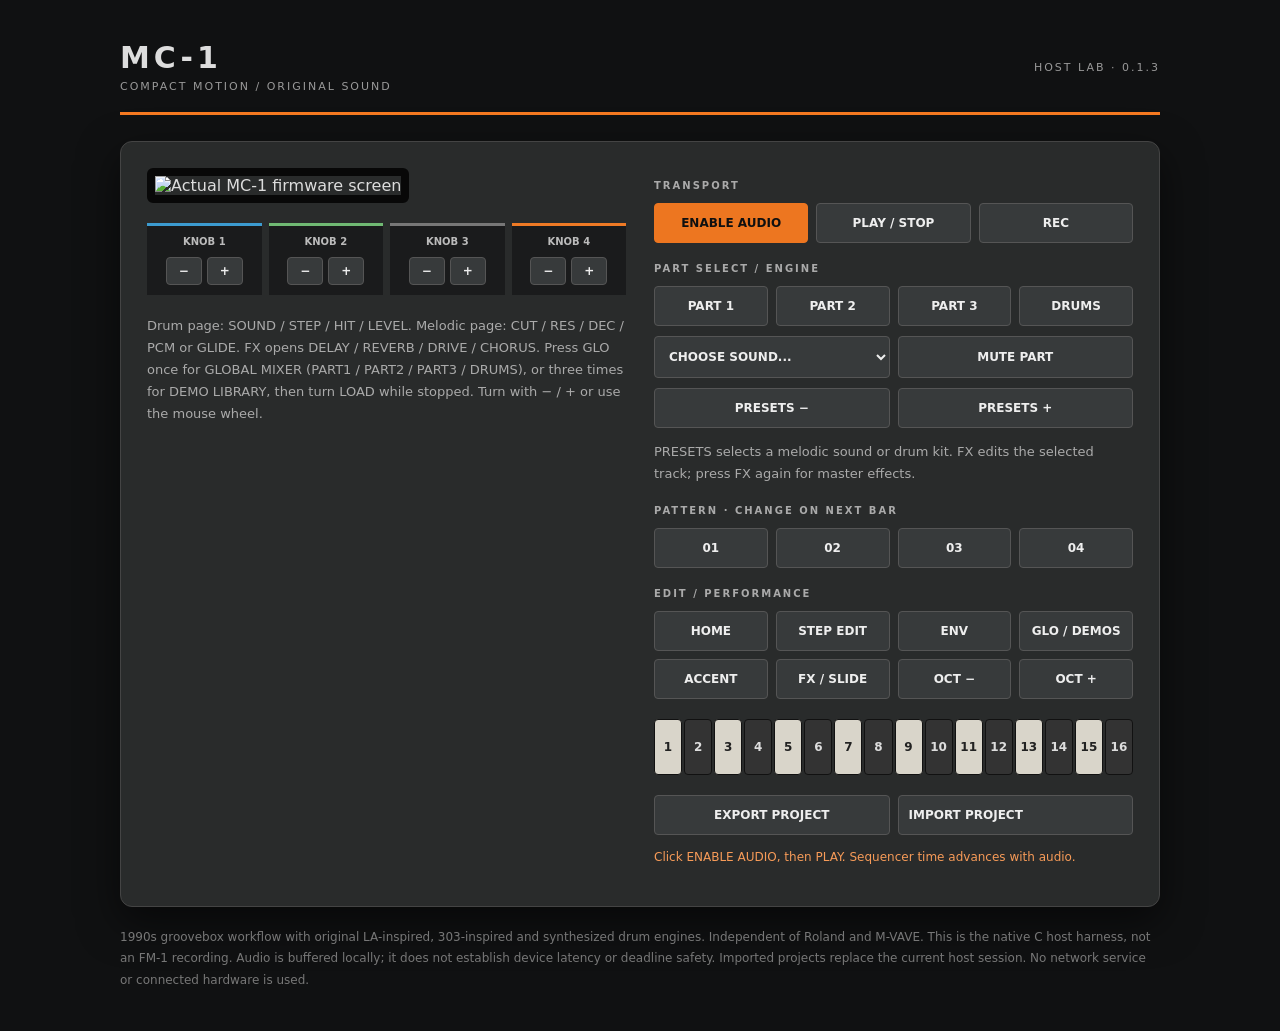
==== host/index.html @ e6f0b5c9 "Release MC-1 0.1.3 with 128 categorized presets" ====
<!doctype html>
<!-- SPDX-License-Identifier: GPL-3.0-only -->
<html lang="en"><meta charset="utf-8"><meta name="viewport" content="width=device-width,initial-scale=1"><title>MC-1 · Host groovebox</title>
<style>
:root{color-scheme:dark;font-family:system-ui,sans-serif;background:#101112;color:#ddd}body{max-width:1040px;margin:40px auto;padding:0 20px}header{display:flex;justify-content:space-between;align-items:center;border-bottom:3px solid #f57921;padding-bottom:18px}h1{font-size:30px;letter-spacing:4px;margin:0}small{font-size:11px;letter-spacing:2px;color:#999}main{display:grid;grid-template-columns:1fr 1fr;gap:28px;background:#292b2b;border:1px solid #444;border-radius:12px;padding:26px;margin-top:26px;box-shadow:0 15px 40px #0008}#screen{width:100%;max-width:480px;image-rendering:pixelated;border:8px solid #080808;border-radius:6px;box-sizing:border-box}button,select,label.file{background:#373a3b;border:1px solid #555;color:#eee;padding:12px 10px;border-radius:4px;cursor:pointer;font:600 12px system-ui}button:hover{border-color:#f57921}button:active{background:#ef781f;color:#111}.accent{background:#ed7620;color:#101010;border-color:#ed7620}section{margin-bottom:20px}.row{display:flex;gap:8px;flex-wrap:wrap}.row>*{flex:1}h2{font-size:10px;letter-spacing:2px;color:#aaa;margin:12px 0}#knobs{display:grid;grid-template-columns:repeat(4,1fr);gap:7px;margin:20px 0}.knob{background:#1a1b1c;text-align:center;border-top:3px solid #777;padding:10px 3px}.knob:nth-child(1){border-color:#3c9bd0}.knob:nth-child(2){border-color:#70b973}.knob:nth-child(4){border-color:#ee7a25}.knob b{display:block;font-size:10px;color:#bbb;margin-bottom:10px}.knob button{padding:6px 12px}p{font-size:13px;color:#aaa;line-height:1.7}#keys{display:flex;gap:2px;margin:20px 0}#keys button{flex:1;padding:20px 0;color:#222;background:#d9d5ca;border-color:#111}#keys button:nth-child(2n){background:#333;color:#ddd}footer{font-size:12px;line-height:1.8;color:#777;margin-top:20px}#status{color:#f79b58;font-size:12px;min-height:20px}input[type=file]{display:none}@media(max-width:760px){main{grid-template-columns:1fr;padding:15px}body{margin:20px auto}.row>*{min-width:60px}}
</style>
<header><div><h1>MC-1</h1><small>COMPACT MOTION / ORIGINAL SOUND</small></div><small>HOST LAB · 0.1.3</small></header>
<main><div><img id="screen" src="/screen.png" alt="Actual MC-1 firmware screen"><div id="knobs"></div><p>Drum page: SOUND / STEP / HIT / LEVEL. Melodic page: CUT / RES / DEC / PCM or GLIDE. FX opens DELAY / REVERB / DRIVE / CHORUS. Press GLO once for GLOBAL MIXER (PART1 / PART2 / PART3 / DRUMS), or three times for DEMO LIBRARY, then turn LOAD while stopped. Turn with − / + or use the mouse wheel.</p></div><div>
<section><h2>TRANSPORT</h2><div class="row"><button class="accent" id="audio">ENABLE AUDIO</button><button onclick="act(0,10)">PLAY / STOP</button><button onclick="act(0,11)">REC</button></div></section>
<section><h2>PART SELECT / ENGINE</h2><div class="row"><button onclick="act(3,0)">PART 1</button><button onclick="act(3,1)">PART 2</button><button onclick="act(3,2)">PART 3</button><button onclick="act(3,3)">DRUMS</button></div><div class="row" style="margin-top:10px"><select id="preset" aria-label="Melodic preset"><option value="" selected disabled>CHOOSE SOUND...</option></select><button onclick="act(0,8)">MUTE PART</button></div><div class="row" style="margin-top:10px"><button onclick="act(1,2,-1)">PRESETS −</button><button onclick="act(1,2,1)">PRESETS +</button></div><p>PRESETS selects a melodic sound or drum kit. FX edits the selected track; press FX again for master effects.</p></section>
<section><h2>PATTERN · CHANGE ON NEXT BAR</h2><div class="row"><button onclick="act(5,0)">01</button><button onclick="act(5,1)">02</button><button onclick="act(5,2)">03</button><button onclick="act(5,3)">04</button></div></section>
<section><h2>EDIT / PERFORMANCE</h2><div class="row"><button onclick="act(0,6)">HOME</button><button onclick="act(0,4)">STEP EDIT</button><button onclick="act(0,2)">ENV</button><button onclick="act(0,5)">GLO / DEMOS</button></div><div class="row" style="margin-top:8px"><button onclick="act(0,3)">ACCENT</button><button onclick="act(0,0)">FX / SLIDE</button><button onclick="act(0,12)">OCT −</button><button onclick="act(0,13)">OCT +</button></div></section>
<div id="keys"></div><div class="row"><button id="save">EXPORT PROJECT</button><label class="file">IMPORT PROJECT<input type="file" id="load" accept=".mcf"></label></div><p id="status">Click ENABLE AUDIO, then PLAY. Sequencer time advances with audio.</p>
</div></main><footer>1990s groovebox workflow with original LA-inspired, 303-inspired and synthesized drum engines. Independent of Roland and M-VAVE. This is the native C host harness, not an FM-1 recording. Audio is buffered locally; it does not establish device latency or deadline safety. Imported projects replace the current host session. No network service or connected hardware is used.</footer>
<script>
let ctx=null,next=0,pumping=false,active=false;
const status=document.querySelector('#status');
async function act(kind,a,b=0){const r=await fetch('/action',{method:'POST',headers:{'Content-Type':'application/json'},body:JSON.stringify({kind,a,b})});if(!r.ok)status.textContent=await r.text();}
for(let i=0;i<4;i++){const k=document.createElement('div');k.className='knob';k.innerHTML=`<b>KNOB ${i+1}</b><button aria-label="Knob ${i+1} decrease">−</button> <button aria-label="Knob ${i+1} increase">+</button>`;k.children[1].onclick=()=>act(1,i+3,-3);k.children[2].onclick=()=>act(1,i+3,3);k.onwheel=e=>{e.preventDefault();act(1,i+3,e.deltaY>0?-1:1)};document.querySelector('#knobs').append(k);}
const names=["ROUND BASS", "DEEP CELL", "CLUB PULSE", "CLICK FLOOR", "WIRE PICK", "DUB CHAMBER", "SUB ANCHOR", "PLUSH OCTAVE", "GRIT PULSE", "PLUCKED SUB", "GLASS FLOOR", "HOLLOW ROOT", "ACID SAW", "SQUARE RUBBER", "HIGH VOLTAGE", "SOFT STEP", "RESONA BASS", "LIQUID STEP", "BRIGHT COIL", "HOLLOW REED", "NEEDLE LINE", "BUBBLE RUN", "VELVET MONO", "RAZOR MONO", "ACID RIBBON", "COIL WALK", "SQUELCH GRID", "RUBBER CHASE", "VECTOR LEAD", "WIDE SAW", "SOFT PIPE", "POLY CHROME", "COPPER EDGE", "SOLO ARC", "NEON FLUTE", "SAW CANOPY", "PULSE TORCH", "GLASS REED", "SOFT COMET", "BRIGHT VECTOR", "SEQUENCE KEY", "SPARK SEQ", "RATCHET PLUCK", "CLOCK BLOOM", "PINWHEEL", "CRYSTAL GATE", "WOODEN STEP", "LANTERN RUN", "SILVER TICK", "POCKET PULSE", "HAMMER KEY", "SOFT TINES", "CLAVI CLICK", "VELVET CHORD", "AMBER PIANO", "PRISM KEY", "FELT GLOW", "DIGITAL IVORY", "CHORDED TINE", "SOFT HAMMER", "DRAWBAR KEY", "PERC ORGAN", "CELLAR ORGAN", "DUSK DRAWBAR", "CHAPEL PULSE", "CLICK REED", "SOUL REGISTER", "BRIGHT MANUAL", "REED STACK", "BRASS BLOCK", "SOFT HORNS", "COPPER SECTION", "MELLOW STACK", "REED CHAMBER", "SHARP FANFARE", "LOW HORN", "STRING VEIL", "ROSIN VEIL", "CHAMBER LINE", "LOW ENSEMBLE", "SILVER BOW", "WARM OCTAVES", "SILK PAD", "SLOW HALO", "BELL CLOUD", "DUSK SCREEN", "AIR CHAMBER", "CLOUD ATRIUM", "WARM HORIZON", "LUNAR GLASS", "VELVET AIR", "SUNSET CHOIR", "FAINT AURORA", "SLOW CURRENT", "NYLON PLUCK", "THUMB PLUCK", "WIRE ZITHER", "COPPER STRING", "RAIN PICK", "NYLON DUSK", "CRYSTAL THREAD", "WOODEN THUMB", "SOFT ZITHER", "SPRUCE SNAP", "GLASS BELL", "WOOD MALLET", "GLASS TINES", "AMBER BELL", "HOLLOW BAR", "CHIME DROPS", "BRONZE PIN", "ROUND MARIMBA", "VOWEL CHIME", "BREATH STACK", "CHOIR FLICK", "OPEN VOWEL", "SOFT CHOIR", "ROBOT HUM", "CHORD STAB", "BRASS IMPACT", "TIMBER HIT", "TUBE STRIKE", "GLASS IMPACT", "ORBITAL MT", "METAL RAIN", "SPACE SHARD", "DIGITAL MIST", "QUARTZ DRIFT"];names.forEach((n,i)=>document.querySelector('#preset').add(new Option(n,i)));document.querySelector('#preset').onchange=e=>act(4,+e.target.value);
for(let i=0;i<16;i++){const k=document.createElement('button');k.textContent=i+1;k.onpointerdown=e=>{k.setPointerCapture(e.pointerId);act(2,i,1)};k.onpointerup=()=>act(2,i,0);k.onpointercancel=()=>act(2,i,0);document.querySelector('#keys').append(k);}
async function pump(){if(pumping||!active||ctx.state!=='running')return;pumping=true;try{while(next<ctx.currentTime+.25){const r=await fetch('/audio');const bytes=await r.arrayBuffer();const pcm=new DataView(bytes),buf=ctx.createBuffer(2,4410,44100);for(let i=0;i<4410;i++)for(let c=0;c<2;c++)buf.getChannelData(c)[i]=pcm.getInt16((i*2+c)*2,true)/32768;const s=ctx.createBufferSource();s.buffer=buf;s.connect(ctx.destination);next=Math.max(next,ctx.currentTime+.025);s.start(next);next+=.1;}}catch(e){status.textContent='Audio connection lost: '+e.message;active=false;}finally{pumping=false;}}
document.querySelector('#audio').onclick=async()=>{if(!ctx)ctx=new AudioContext({sampleRate:44100});active=!active;if(active){await ctx.resume();next=ctx.currentTime+.05;status.textContent='Audio active · native firmware DSP';pump()}else{await ctx.suspend();status.textContent='Audio paused'}document.querySelector('#audio').textContent=active?'PAUSE AUDIO':'ENABLE AUDIO';};setInterval(pump,40);
let drawing=false;setInterval(async()=>{if(drawing)return;drawing=true;try{const r=await fetch('/screen.png');const blob=await r.blob(),url=URL.createObjectURL(blob),im=document.querySelector('#screen'),old=im.src;im.src=url;if(old.startsWith('blob:'))URL.revokeObjectURL(old);}finally{drawing=false}},170);
document.querySelector('#save').onclick=async()=>{const blob=await(await fetch('/project')).blob(),a=document.createElement('a');a.href=URL.createObjectURL(blob);a.download='mc-1.mcf';a.click();setTimeout(()=>URL.revokeObjectURL(a.href),1000)};
document.querySelector('#load').onchange=async e=>{const file=e.target.files[0];if(!file)return;const r=await fetch('/project',{method:'POST',body:await file.arrayBuffer()});status.textContent=r.ok?'Project loaded; transport stopped':await r.text();};
const map='awsedftgyhujkolp';window.addEventListener('keydown',e=>{if(e.repeat||e.target.tagName==='SELECT')return;const i=map.indexOf(e.key);if(i>=0)act(2,i,1)});window.addEventListener('keyup',e=>{const i=map.indexOf(e.key);if(i>=0)act(2,i,0)});
</script></html>
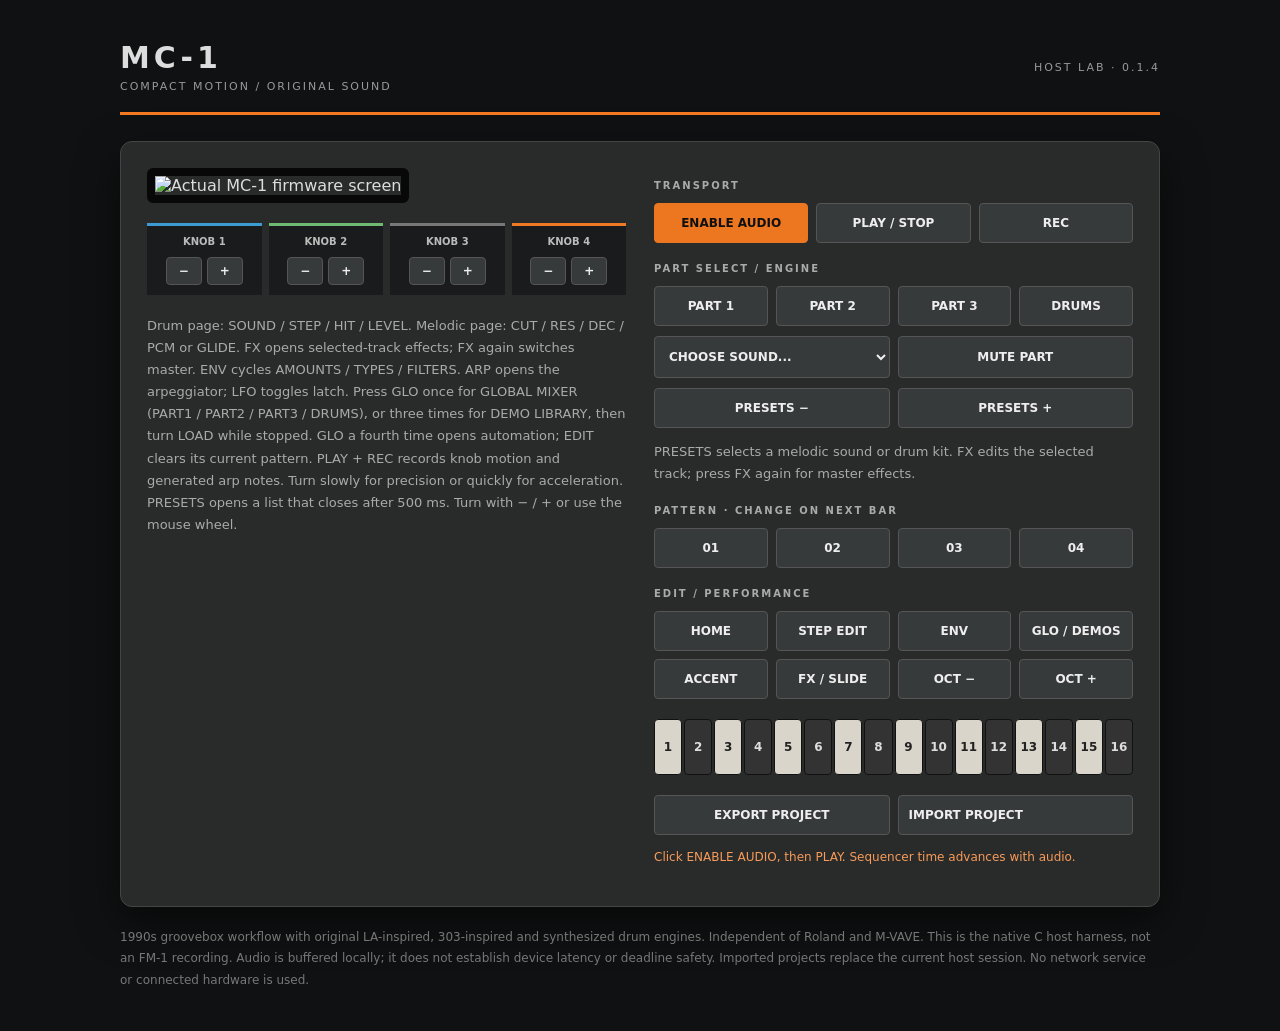
==== commit 71f514ef: "Release MC-1 0.1.4 with performance recording and expanded effects" ====
--- a/host/index.html
+++ b/host/index.html
@@ -4,8 +4,8 @@
 <style>
 :root{color-scheme:dark;font-family:system-ui,sans-serif;background:#101112;color:#ddd}body{max-width:1040px;margin:40px auto;padding:0 20px}header{display:flex;justify-content:space-between;align-items:center;border-bottom:3px solid #f57921;padding-bottom:18px}h1{font-size:30px;letter-spacing:4px;margin:0}small{font-size:11px;letter-spacing:2px;color:#999}main{display:grid;grid-template-columns:1fr 1fr;gap:28px;background:#292b2b;border:1px solid #444;border-radius:12px;padding:26px;margin-top:26px;box-shadow:0 15px 40px #0008}#screen{width:100%;max-width:480px;image-rendering:pixelated;border:8px solid #080808;border-radius:6px;box-sizing:border-box}button,select,label.file{background:#373a3b;border:1px solid #555;color:#eee;padding:12px 10px;border-radius:4px;cursor:pointer;font:600 12px system-ui}button:hover{border-color:#f57921}button:active{background:#ef781f;color:#111}.accent{background:#ed7620;color:#101010;border-color:#ed7620}section{margin-bottom:20px}.row{display:flex;gap:8px;flex-wrap:wrap}.row>*{flex:1}h2{font-size:10px;letter-spacing:2px;color:#aaa;margin:12px 0}#knobs{display:grid;grid-template-columns:repeat(4,1fr);gap:7px;margin:20px 0}.knob{background:#1a1b1c;text-align:center;border-top:3px solid #777;padding:10px 3px}.knob:nth-child(1){border-color:#3c9bd0}.knob:nth-child(2){border-color:#70b973}.knob:nth-child(4){border-color:#ee7a25}.knob b{display:block;font-size:10px;color:#bbb;margin-bottom:10px}.knob button{padding:6px 12px}p{font-size:13px;color:#aaa;line-height:1.7}#keys{display:flex;gap:2px;margin:20px 0}#keys button{flex:1;padding:20px 0;color:#222;background:#d9d5ca;border-color:#111}#keys button:nth-child(2n){background:#333;color:#ddd}footer{font-size:12px;line-height:1.8;color:#777;margin-top:20px}#status{color:#f79b58;font-size:12px;min-height:20px}input[type=file]{display:none}@media(max-width:760px){main{grid-template-columns:1fr;padding:15px}body{margin:20px auto}.row>*{min-width:60px}}
 </style>
-<header><div><h1>MC-1</h1><small>COMPACT MOTION / ORIGINAL SOUND</small></div><small>HOST LAB · 0.1.3</small></header>
-<main><div><img id="screen" src="/screen.png" alt="Actual MC-1 firmware screen"><div id="knobs"></div><p>Drum page: SOUND / STEP / HIT / LEVEL. Melodic page: CUT / RES / DEC / PCM or GLIDE. FX opens DELAY / REVERB / DRIVE / CHORUS. Press GLO once for GLOBAL MIXER (PART1 / PART2 / PART3 / DRUMS), or three times for DEMO LIBRARY, then turn LOAD while stopped. Turn with − / + or use the mouse wheel.</p></div><div>
+<header><div><h1>MC-1</h1><small>COMPACT MOTION / ORIGINAL SOUND</small></div><small>HOST LAB · 0.1.4</small></header>
+<main><div><img id="screen" src="/screen.png" alt="Actual MC-1 firmware screen"><div id="knobs"></div><p>Drum page: SOUND / STEP / HIT / LEVEL. Melodic page: CUT / RES / DEC / PCM or GLIDE. FX opens selected-track effects; FX again switches master. ENV cycles AMOUNTS / TYPES / FILTERS. ARP opens the arpeggiator; LFO toggles latch. Press GLO once for GLOBAL MIXER (PART1 / PART2 / PART3 / DRUMS), or three times for DEMO LIBRARY, then turn LOAD while stopped. GLO a fourth time opens automation; EDIT clears its current pattern. PLAY + REC records knob motion and generated arp notes. Turn slowly for precision or quickly for acceleration. PRESETS opens a list that closes after 500 ms. Turn with − / + or use the mouse wheel.</p></div><div>
 <section><h2>TRANSPORT</h2><div class="row"><button class="accent" id="audio">ENABLE AUDIO</button><button onclick="act(0,10)">PLAY / STOP</button><button onclick="act(0,11)">REC</button></div></section>
 <section><h2>PART SELECT / ENGINE</h2><div class="row"><button onclick="act(3,0)">PART 1</button><button onclick="act(3,1)">PART 2</button><button onclick="act(3,2)">PART 3</button><button onclick="act(3,3)">DRUMS</button></div><div class="row" style="margin-top:10px"><select id="preset" aria-label="Melodic preset"><option value="" selected disabled>CHOOSE SOUND...</option></select><button onclick="act(0,8)">MUTE PART</button></div><div class="row" style="margin-top:10px"><button onclick="act(1,2,-1)">PRESETS −</button><button onclick="act(1,2,1)">PRESETS +</button></div><p>PRESETS selects a melodic sound or drum kit. FX edits the selected track; press FX again for master effects.</p></section>
 <section><h2>PATTERN · CHANGE ON NEXT BAR</h2><div class="row"><button onclick="act(5,0)">01</button><button onclick="act(5,1)">02</button><button onclick="act(5,2)">03</button><button onclick="act(5,3)">04</button></div></section>
@@ -17,7 +17,7 @@
 const status=document.querySelector('#status');
 async function act(kind,a,b=0){const r=await fetch('/action',{method:'POST',headers:{'Content-Type':'application/json'},body:JSON.stringify({kind,a,b})});if(!r.ok)status.textContent=await r.text();}
 for(let i=0;i<4;i++){const k=document.createElement('div');k.className='knob';k.innerHTML=`<b>KNOB ${i+1}</b><button aria-label="Knob ${i+1} decrease">−</button> <button aria-label="Knob ${i+1} increase">+</button>`;k.children[1].onclick=()=>act(1,i+3,-3);k.children[2].onclick=()=>act(1,i+3,3);k.onwheel=e=>{e.preventDefault();act(1,i+3,e.deltaY>0?-1:1)};document.querySelector('#knobs').append(k);}
-const names=["ROUND BASS", "DEEP CELL", "CLUB PULSE", "CLICK FLOOR", "WIRE PICK", "DUB CHAMBER", "SUB ANCHOR", "PLUSH OCTAVE", "GRIT PULSE", "PLUCKED SUB", "GLASS FLOOR", "HOLLOW ROOT", "ACID SAW", "SQUARE RUBBER", "HIGH VOLTAGE", "SOFT STEP", "RESONA BASS", "LIQUID STEP", "BRIGHT COIL", "HOLLOW REED", "NEEDLE LINE", "BUBBLE RUN", "VELVET MONO", "RAZOR MONO", "ACID RIBBON", "COIL WALK", "SQUELCH GRID", "RUBBER CHASE", "VECTOR LEAD", "WIDE SAW", "SOFT PIPE", "POLY CHROME", "COPPER EDGE", "SOLO ARC", "NEON FLUTE", "SAW CANOPY", "PULSE TORCH", "GLASS REED", "SOFT COMET", "BRIGHT VECTOR", "SEQUENCE KEY", "SPARK SEQ", "RATCHET PLUCK", "CLOCK BLOOM", "PINWHEEL", "CRYSTAL GATE", "WOODEN STEP", "LANTERN RUN", "SILVER TICK", "POCKET PULSE", "HAMMER KEY", "SOFT TINES", "CLAVI CLICK", "VELVET CHORD", "AMBER PIANO", "PRISM KEY", "FELT GLOW", "DIGITAL IVORY", "CHORDED TINE", "SOFT HAMMER", "DRAWBAR KEY", "PERC ORGAN", "CELLAR ORGAN", "DUSK DRAWBAR", "CHAPEL PULSE", "CLICK REED", "SOUL REGISTER", "BRIGHT MANUAL", "REED STACK", "BRASS BLOCK", "SOFT HORNS", "COPPER SECTION", "MELLOW STACK", "REED CHAMBER", "SHARP FANFARE", "LOW HORN", "STRING VEIL", "ROSIN VEIL", "CHAMBER LINE", "LOW ENSEMBLE", "SILVER BOW", "WARM OCTAVES", "SILK PAD", "SLOW HALO", "BELL CLOUD", "DUSK SCREEN", "AIR CHAMBER", "CLOUD ATRIUM", "WARM HORIZON", "LUNAR GLASS", "VELVET AIR", "SUNSET CHOIR", "FAINT AURORA", "SLOW CURRENT", "NYLON PLUCK", "THUMB PLUCK", "WIRE ZITHER", "COPPER STRING", "RAIN PICK", "NYLON DUSK", "CRYSTAL THREAD", "WOODEN THUMB", "SOFT ZITHER", "SPRUCE SNAP", "GLASS BELL", "WOOD MALLET", "GLASS TINES", "AMBER BELL", "HOLLOW BAR", "CHIME DROPS", "BRONZE PIN", "ROUND MARIMBA", "VOWEL CHIME", "BREATH STACK", "CHOIR FLICK", "OPEN VOWEL", "SOFT CHOIR", "ROBOT HUM", "CHORD STAB", "BRASS IMPACT", "TIMBER HIT", "TUBE STRIKE", "GLASS IMPACT", "ORBITAL MT", "METAL RAIN", "SPACE SHARD", "DIGITAL MIST", "QUARTZ DRIFT"];names.forEach((n,i)=>document.querySelector('#preset').add(new Option(n,i)));document.querySelector('#preset').onchange=e=>act(4,+e.target.value);
+const names=["ROUND BASS", "DEEP CELL", "CLUB PULSE", "CLICK FLOOR", "WIRE PICK", "DUB CHAMBER", "CONTRABASS ROOT", "CONTRABASS ROUND", "CONTRABASS SNAP", "CELLO LOW BOW", "CELLO BASS PULSE", "BASSOON ROOT", "ACID SAW", "SQUARE RUBBER", "HIGH VOLTAGE", "SOFT STEP", "RESONA BASS", "LIQUID STEP", "BRIGHT COIL", "HOLLOW REED", "NEEDLE LINE", "BUBBLE RUN", "VELVET MONO", "RAZOR MONO", "ACID RIBBON", "COIL WALK", "SQUELCH GRID", "RUBBER CHASE", "VECTOR LEAD", "WIDE SAW", "SOFT PIPE", "POLY CHROME", "TRUMPET LEAD", "HORN SOLO", "FLUTE LEAD", "FLUTE SOFT ARC", "OBOE BRIGHT", "OBOE SOLO", "CLARINET ARC", "CLARINET BRIGHT", "SEQUENCE KEY", "SPARK SEQ", "RATCHET PLUCK", "PIANO STEPS", "MARIMBA RUN", "GLOCK GRID", "XYLO WALK", "HARP PATTERN", "CLARINET GATE", "VIOLIN PULSE", "HAMMER KEY", "SOFT TINES", "CLAVI CLICK", "VELVET CHORD", "AMBER PIANO", "PRISM KEY", "PIANO FELT", "PIANO BRIGHT", "PIANO ROOM", "PIANO SHORT", "DRAWBAR KEY", "PERC ORGAN", "CELLAR ORGAN", "ORGAN MELLOW", "ORGAN CHAPEL", "ORGAN PERC", "ORGAN FULL", "ORGAN BRIGHT", "REED STACK", "BRASS BLOCK", "SOFT HORNS", "TRUMPET SECTION", "HORN MELLOW", "BASSOON REED", "TRUMPET FANFARE", "HORN LOW", "STRING VEIL", "VIOLIN BOW", "VIOLA CHAMBER", "CELLO ENSEMBLE", "VIOLIN SILVER", "CONTRABASS BOW", "SILK PAD", "SLOW HALO", "BELL CLOUD", "DUSK SCREEN", "AIR CHAMBER", "PIANO CLOUD", "ORGAN HORIZON", "VIOLIN HALO", "VIOLA VEIL", "CELLO WARM PAD", "FLUTE AURORA", "HORN SLOW PAD", "NYLON PLUCK", "THUMB PLUCK", "WIRE ZITHER", "HARP BRIGHT", "HARP RAIN", "HARP MELLOW", "HARP THREAD", "PIANO PLUCK", "MARIMBA PLUCK", "XYLO PLUCK", "GLASS BELL", "WOOD MALLET", "GLASS TINES", "GLOCK BELL", "MARIMBA HOLLOW", "GLOCK DROPS", "XYLO BAR", "MARIMBA ROUND", "VOWEL CHIME", "BREATH STACK", "CHOIR FLICK", "FLUTE CHOIR", "OBOE VOWEL", "CLARINET VOICE", "CHORD STAB", "BRASS IMPACT", "TIMBER HIT", "TUBE STRIKE", "TRUMPET HIT", "ORBITAL MT", "METAL RAIN", "SPACE SHARD", "DIGITAL MIST", "VIOLA DRIFT"];names.forEach((n,i)=>document.querySelector('#preset').add(new Option(n,i)));document.querySelector('#preset').onchange=e=>act(4,+e.target.value);
 for(let i=0;i<16;i++){const k=document.createElement('button');k.textContent=i+1;k.onpointerdown=e=>{k.setPointerCapture(e.pointerId);act(2,i,1)};k.onpointerup=()=>act(2,i,0);k.onpointercancel=()=>act(2,i,0);document.querySelector('#keys').append(k);}
 async function pump(){if(pumping||!active||ctx.state!=='running')return;pumping=true;try{while(next<ctx.currentTime+.25){const r=await fetch('/audio');const bytes=await r.arrayBuffer();const pcm=new DataView(bytes),buf=ctx.createBuffer(2,4410,44100);for(let i=0;i<4410;i++)for(let c=0;c<2;c++)buf.getChannelData(c)[i]=pcm.getInt16((i*2+c)*2,true)/32768;const s=ctx.createBufferSource();s.buffer=buf;s.connect(ctx.destination);next=Math.max(next,ctx.currentTime+.025);s.start(next);next+=.1;}}catch(e){status.textContent='Audio connection lost: '+e.message;active=false;}finally{pumping=false;}}
 document.querySelector('#audio').onclick=async()=>{if(!ctx)ctx=new AudioContext({sampleRate:44100});active=!active;if(active){await ctx.resume();next=ctx.currentTime+.05;status.textContent='Audio active · native firmware DSP';pump()}else{await ctx.suspend();status.textContent='Audio paused'}document.querySelector('#audio').textContent=active?'PAUSE AUDIO':'ENABLE AUDIO';};setInterval(pump,40);
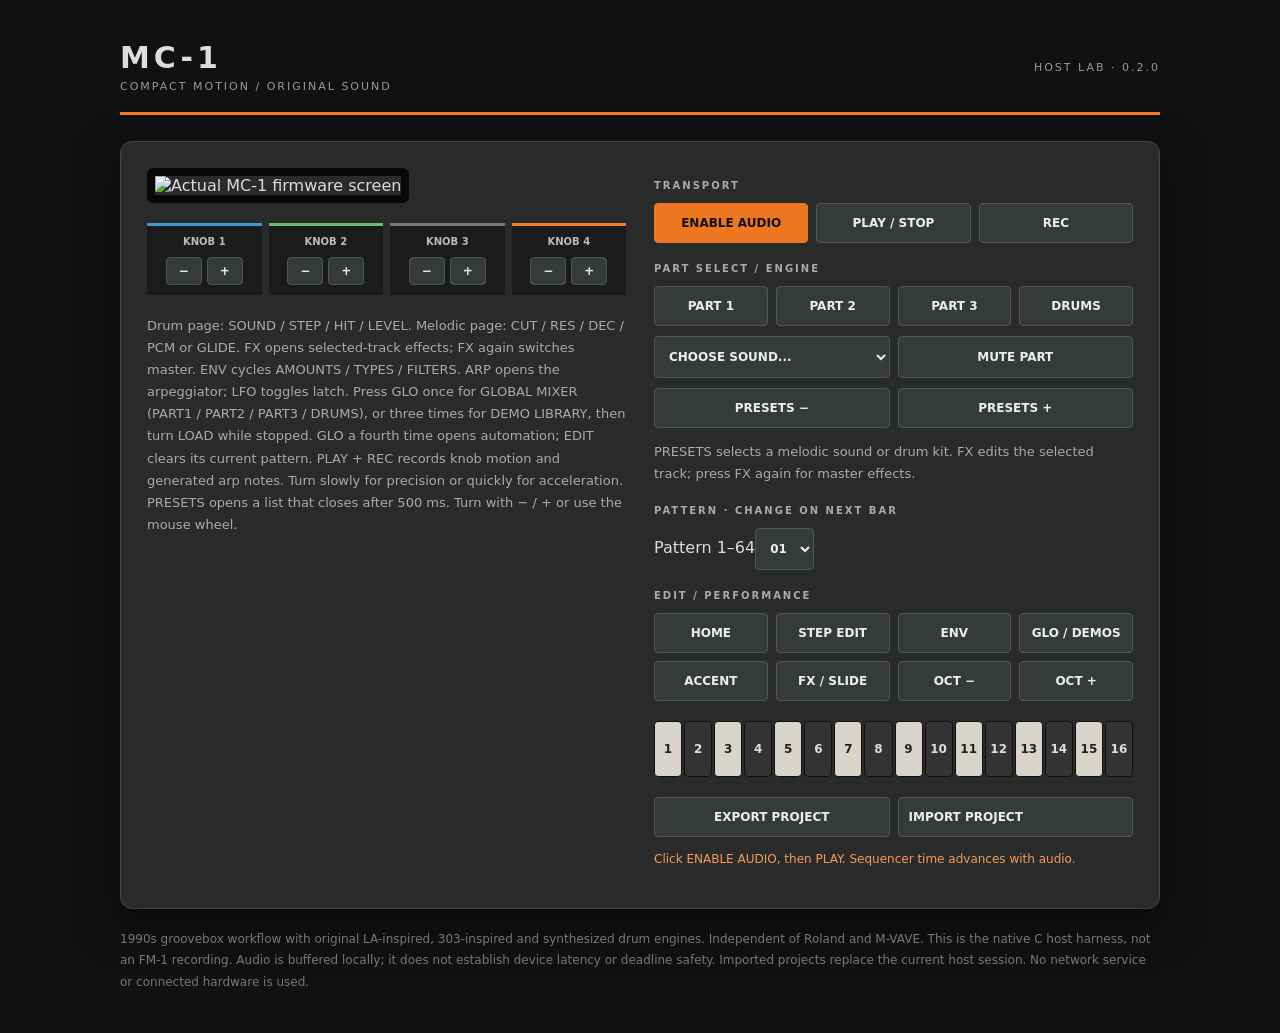
==== commit 7d351db5: "Release 0.2.0 with 64 patterns, output gain and recording metronome" ====
--- a/host/index.html
+++ b/host/index.html
@@ -4,17 +4,18 @@
 <style>
 :root{color-scheme:dark;font-family:system-ui,sans-serif;background:#101112;color:#ddd}body{max-width:1040px;margin:40px auto;padding:0 20px}header{display:flex;justify-content:space-between;align-items:center;border-bottom:3px solid #f57921;padding-bottom:18px}h1{font-size:30px;letter-spacing:4px;margin:0}small{font-size:11px;letter-spacing:2px;color:#999}main{display:grid;grid-template-columns:1fr 1fr;gap:28px;background:#292b2b;border:1px solid #444;border-radius:12px;padding:26px;margin-top:26px;box-shadow:0 15px 40px #0008}#screen{width:100%;max-width:480px;image-rendering:pixelated;border:8px solid #080808;border-radius:6px;box-sizing:border-box}button,select,label.file{background:#373a3b;border:1px solid #555;color:#eee;padding:12px 10px;border-radius:4px;cursor:pointer;font:600 12px system-ui}button:hover{border-color:#f57921}button:active{background:#ef781f;color:#111}.accent{background:#ed7620;color:#101010;border-color:#ed7620}section{margin-bottom:20px}.row{display:flex;gap:8px;flex-wrap:wrap}.row>*{flex:1}h2{font-size:10px;letter-spacing:2px;color:#aaa;margin:12px 0}#knobs{display:grid;grid-template-columns:repeat(4,1fr);gap:7px;margin:20px 0}.knob{background:#1a1b1c;text-align:center;border-top:3px solid #777;padding:10px 3px}.knob:nth-child(1){border-color:#3c9bd0}.knob:nth-child(2){border-color:#70b973}.knob:nth-child(4){border-color:#ee7a25}.knob b{display:block;font-size:10px;color:#bbb;margin-bottom:10px}.knob button{padding:6px 12px}p{font-size:13px;color:#aaa;line-height:1.7}#keys{display:flex;gap:2px;margin:20px 0}#keys button{flex:1;padding:20px 0;color:#222;background:#d9d5ca;border-color:#111}#keys button:nth-child(2n){background:#333;color:#ddd}footer{font-size:12px;line-height:1.8;color:#777;margin-top:20px}#status{color:#f79b58;font-size:12px;min-height:20px}input[type=file]{display:none}@media(max-width:760px){main{grid-template-columns:1fr;padding:15px}body{margin:20px auto}.row>*{min-width:60px}}
 </style>
-<header><div><h1>MC-1</h1><small>COMPACT MOTION / ORIGINAL SOUND</small></div><small>HOST LAB · 0.1.4</small></header>
+<header><div><h1>MC-1</h1><small>COMPACT MOTION / ORIGINAL SOUND</small></div><small>HOST LAB · 0.2.0</small></header>
 <main><div><img id="screen" src="/screen.png" alt="Actual MC-1 firmware screen"><div id="knobs"></div><p>Drum page: SOUND / STEP / HIT / LEVEL. Melodic page: CUT / RES / DEC / PCM or GLIDE. FX opens selected-track effects; FX again switches master. ENV cycles AMOUNTS / TYPES / FILTERS. ARP opens the arpeggiator; LFO toggles latch. Press GLO once for GLOBAL MIXER (PART1 / PART2 / PART3 / DRUMS), or three times for DEMO LIBRARY, then turn LOAD while stopped. GLO a fourth time opens automation; EDIT clears its current pattern. PLAY + REC records knob motion and generated arp notes. Turn slowly for precision or quickly for acceleration. PRESETS opens a list that closes after 500 ms. Turn with − / + or use the mouse wheel.</p></div><div>
 <section><h2>TRANSPORT</h2><div class="row"><button class="accent" id="audio">ENABLE AUDIO</button><button onclick="act(0,10)">PLAY / STOP</button><button onclick="act(0,11)">REC</button></div></section>
 <section><h2>PART SELECT / ENGINE</h2><div class="row"><button onclick="act(3,0)">PART 1</button><button onclick="act(3,1)">PART 2</button><button onclick="act(3,2)">PART 3</button><button onclick="act(3,3)">DRUMS</button></div><div class="row" style="margin-top:10px"><select id="preset" aria-label="Melodic preset"><option value="" selected disabled>CHOOSE SOUND...</option></select><button onclick="act(0,8)">MUTE PART</button></div><div class="row" style="margin-top:10px"><button onclick="act(1,2,-1)">PRESETS −</button><button onclick="act(1,2,1)">PRESETS +</button></div><p>PRESETS selects a melodic sound or drum kit. FX edits the selected track; press FX again for master effects.</p></section>
-<section><h2>PATTERN · CHANGE ON NEXT BAR</h2><div class="row"><button onclick="act(5,0)">01</button><button onclick="act(5,1)">02</button><button onclick="act(5,2)">03</button><button onclick="act(5,3)">04</button></div></section>
+<section><h2>PATTERN · CHANGE ON NEXT BAR</h2><label for="pattern">Pattern 1–64</label><select id="pattern" onchange="act(5,+this.value)"></select></section>
 <section><h2>EDIT / PERFORMANCE</h2><div class="row"><button onclick="act(0,6)">HOME</button><button onclick="act(0,4)">STEP EDIT</button><button onclick="act(0,2)">ENV</button><button onclick="act(0,5)">GLO / DEMOS</button></div><div class="row" style="margin-top:8px"><button onclick="act(0,3)">ACCENT</button><button onclick="act(0,0)">FX / SLIDE</button><button onclick="act(0,12)">OCT −</button><button onclick="act(0,13)">OCT +</button></div></section>
 <div id="keys"></div><div class="row"><button id="save">EXPORT PROJECT</button><label class="file">IMPORT PROJECT<input type="file" id="load" accept=".mcf"></label></div><p id="status">Click ENABLE AUDIO, then PLAY. Sequencer time advances with audio.</p>
 </div></main><footer>1990s groovebox workflow with original LA-inspired, 303-inspired and synthesized drum engines. Independent of Roland and M-VAVE. This is the native C host harness, not an FM-1 recording. Audio is buffered locally; it does not establish device latency or deadline safety. Imported projects replace the current host session. No network service or connected hardware is used.</footer>
 <script>
 let ctx=null,next=0,pumping=false,active=false;
 const status=document.querySelector('#status');
+for(let i=0;i<64;i++)document.querySelector('#pattern').add(new Option(String(i+1).padStart(2,'0'),i));
 async function act(kind,a,b=0){const r=await fetch('/action',{method:'POST',headers:{'Content-Type':'application/json'},body:JSON.stringify({kind,a,b})});if(!r.ok)status.textContent=await r.text();}
 for(let i=0;i<4;i++){const k=document.createElement('div');k.className='knob';k.innerHTML=`<b>KNOB ${i+1}</b><button aria-label="Knob ${i+1} decrease">−</button> <button aria-label="Knob ${i+1} increase">+</button>`;k.children[1].onclick=()=>act(1,i+3,-3);k.children[2].onclick=()=>act(1,i+3,3);k.onwheel=e=>{e.preventDefault();act(1,i+3,e.deltaY>0?-1:1)};document.querySelector('#knobs').append(k);}
 const names=["ROUND BASS", "DEEP CELL", "CLUB PULSE", "CLICK FLOOR", "WIRE PICK", "DUB CHAMBER", "CONTRABASS ROOT", "CONTRABASS ROUND", "CONTRABASS SNAP", "CELLO LOW BOW", "CELLO BASS PULSE", "BASSOON ROOT", "ACID SAW", "SQUARE RUBBER", "HIGH VOLTAGE", "SOFT STEP", "RESONA BASS", "LIQUID STEP", "BRIGHT COIL", "HOLLOW REED", "NEEDLE LINE", "BUBBLE RUN", "VELVET MONO", "RAZOR MONO", "ACID RIBBON", "COIL WALK", "SQUELCH GRID", "RUBBER CHASE", "VECTOR LEAD", "WIDE SAW", "SOFT PIPE", "POLY CHROME", "TRUMPET LEAD", "HORN SOLO", "FLUTE LEAD", "FLUTE SOFT ARC", "OBOE BRIGHT", "OBOE SOLO", "CLARINET ARC", "CLARINET BRIGHT", "SEQUENCE KEY", "SPARK SEQ", "RATCHET PLUCK", "PIANO STEPS", "MARIMBA RUN", "GLOCK GRID", "XYLO WALK", "HARP PATTERN", "CLARINET GATE", "VIOLIN PULSE", "HAMMER KEY", "SOFT TINES", "CLAVI CLICK", "VELVET CHORD", "AMBER PIANO", "PRISM KEY", "PIANO FELT", "PIANO BRIGHT", "PIANO ROOM", "PIANO SHORT", "DRAWBAR KEY", "PERC ORGAN", "CELLAR ORGAN", "ORGAN MELLOW", "ORGAN CHAPEL", "ORGAN PERC", "ORGAN FULL", "ORGAN BRIGHT", "REED STACK", "BRASS BLOCK", "SOFT HORNS", "TRUMPET SECTION", "HORN MELLOW", "BASSOON REED", "TRUMPET FANFARE", "HORN LOW", "STRING VEIL", "VIOLIN BOW", "VIOLA CHAMBER", "CELLO ENSEMBLE", "VIOLIN SILVER", "CONTRABASS BOW", "SILK PAD", "SLOW HALO", "BELL CLOUD", "DUSK SCREEN", "AIR CHAMBER", "PIANO CLOUD", "ORGAN HORIZON", "VIOLIN HALO", "VIOLA VEIL", "CELLO WARM PAD", "FLUTE AURORA", "HORN SLOW PAD", "NYLON PLUCK", "THUMB PLUCK", "WIRE ZITHER", "HARP BRIGHT", "HARP RAIN", "HARP MELLOW", "HARP THREAD", "PIANO PLUCK", "MARIMBA PLUCK", "XYLO PLUCK", "GLASS BELL", "WOOD MALLET", "GLASS TINES", "GLOCK BELL", "MARIMBA HOLLOW", "GLOCK DROPS", "XYLO BAR", "MARIMBA ROUND", "VOWEL CHIME", "BREATH STACK", "CHOIR FLICK", "FLUTE CHOIR", "OBOE VOWEL", "CLARINET VOICE", "CHORD STAB", "BRASS IMPACT", "TIMBER HIT", "TUBE STRIKE", "TRUMPET HIT", "ORBITAL MT", "METAL RAIN", "SPACE SHARD", "DIGITAL MIST", "VIOLA DRIFT"];names.forEach((n,i)=>document.querySelector('#preset').add(new Option(n,i)));document.querySelector('#preset').onchange=e=>act(4,+e.target.value);
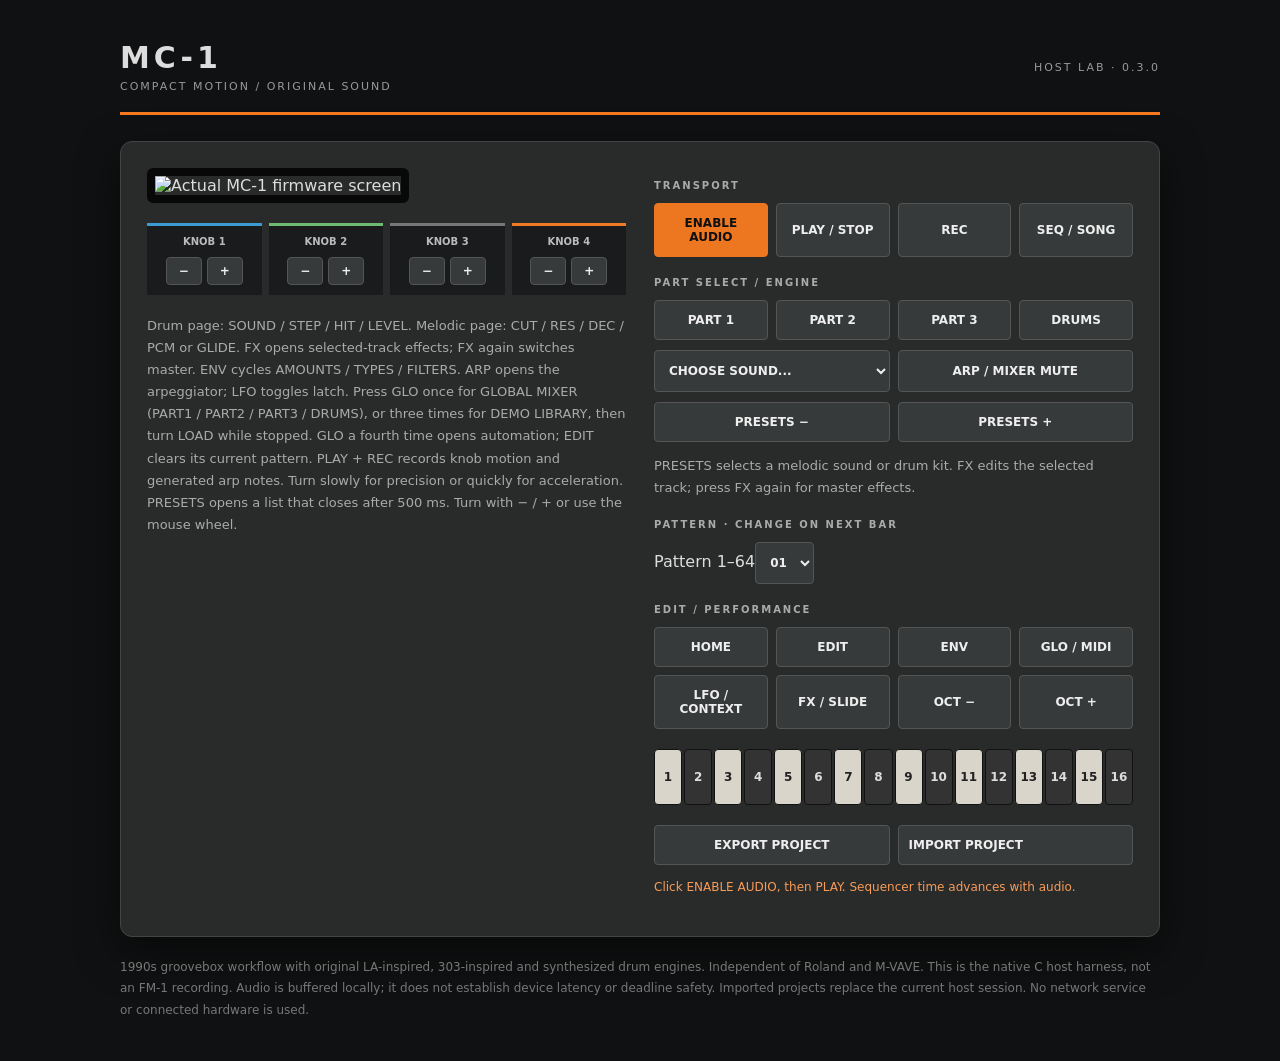
==== commit 057b469f: "Release 0.3.0 with song editing, MIDI and USB Audio" ====
--- a/host/index.html
+++ b/host/index.html
@@ -4,12 +4,12 @@
 <style>
 :root{color-scheme:dark;font-family:system-ui,sans-serif;background:#101112;color:#ddd}body{max-width:1040px;margin:40px auto;padding:0 20px}header{display:flex;justify-content:space-between;align-items:center;border-bottom:3px solid #f57921;padding-bottom:18px}h1{font-size:30px;letter-spacing:4px;margin:0}small{font-size:11px;letter-spacing:2px;color:#999}main{display:grid;grid-template-columns:1fr 1fr;gap:28px;background:#292b2b;border:1px solid #444;border-radius:12px;padding:26px;margin-top:26px;box-shadow:0 15px 40px #0008}#screen{width:100%;max-width:480px;image-rendering:pixelated;border:8px solid #080808;border-radius:6px;box-sizing:border-box}button,select,label.file{background:#373a3b;border:1px solid #555;color:#eee;padding:12px 10px;border-radius:4px;cursor:pointer;font:600 12px system-ui}button:hover{border-color:#f57921}button:active{background:#ef781f;color:#111}.accent{background:#ed7620;color:#101010;border-color:#ed7620}section{margin-bottom:20px}.row{display:flex;gap:8px;flex-wrap:wrap}.row>*{flex:1}h2{font-size:10px;letter-spacing:2px;color:#aaa;margin:12px 0}#knobs{display:grid;grid-template-columns:repeat(4,1fr);gap:7px;margin:20px 0}.knob{background:#1a1b1c;text-align:center;border-top:3px solid #777;padding:10px 3px}.knob:nth-child(1){border-color:#3c9bd0}.knob:nth-child(2){border-color:#70b973}.knob:nth-child(4){border-color:#ee7a25}.knob b{display:block;font-size:10px;color:#bbb;margin-bottom:10px}.knob button{padding:6px 12px}p{font-size:13px;color:#aaa;line-height:1.7}#keys{display:flex;gap:2px;margin:20px 0}#keys button{flex:1;padding:20px 0;color:#222;background:#d9d5ca;border-color:#111}#keys button:nth-child(2n){background:#333;color:#ddd}footer{font-size:12px;line-height:1.8;color:#777;margin-top:20px}#status{color:#f79b58;font-size:12px;min-height:20px}input[type=file]{display:none}@media(max-width:760px){main{grid-template-columns:1fr;padding:15px}body{margin:20px auto}.row>*{min-width:60px}}
 </style>
-<header><div><h1>MC-1</h1><small>COMPACT MOTION / ORIGINAL SOUND</small></div><small>HOST LAB · 0.2.0</small></header>
+<header><div><h1>MC-1</h1><small>COMPACT MOTION / ORIGINAL SOUND</small></div><small>HOST LAB · 0.3.0</small></header>
 <main><div><img id="screen" src="/screen.png" alt="Actual MC-1 firmware screen"><div id="knobs"></div><p>Drum page: SOUND / STEP / HIT / LEVEL. Melodic page: CUT / RES / DEC / PCM or GLIDE. FX opens selected-track effects; FX again switches master. ENV cycles AMOUNTS / TYPES / FILTERS. ARP opens the arpeggiator; LFO toggles latch. Press GLO once for GLOBAL MIXER (PART1 / PART2 / PART3 / DRUMS), or three times for DEMO LIBRARY, then turn LOAD while stopped. GLO a fourth time opens automation; EDIT clears its current pattern. PLAY + REC records knob motion and generated arp notes. Turn slowly for precision or quickly for acceleration. PRESETS opens a list that closes after 500 ms. Turn with − / + or use the mouse wheel.</p></div><div>
-<section><h2>TRANSPORT</h2><div class="row"><button class="accent" id="audio">ENABLE AUDIO</button><button onclick="act(0,10)">PLAY / STOP</button><button onclick="act(0,11)">REC</button></div></section>
-<section><h2>PART SELECT / ENGINE</h2><div class="row"><button onclick="act(3,0)">PART 1</button><button onclick="act(3,1)">PART 2</button><button onclick="act(3,2)">PART 3</button><button onclick="act(3,3)">DRUMS</button></div><div class="row" style="margin-top:10px"><select id="preset" aria-label="Melodic preset"><option value="" selected disabled>CHOOSE SOUND...</option></select><button onclick="act(0,8)">MUTE PART</button></div><div class="row" style="margin-top:10px"><button onclick="act(1,2,-1)">PRESETS −</button><button onclick="act(1,2,1)">PRESETS +</button></div><p>PRESETS selects a melodic sound or drum kit. FX edits the selected track; press FX again for master effects.</p></section>
+<section><h2>TRANSPORT</h2><div class="row"><button class="accent" id="audio">ENABLE AUDIO</button><button onclick="act(0,10)">PLAY / STOP</button><button onclick="act(0,11)">REC</button><button onclick="act(0,9)">SEQ / SONG</button></div></section>
+<section><h2>PART SELECT / ENGINE</h2><div class="row"><button onclick="act(3,0)">PART 1</button><button onclick="act(3,1)">PART 2</button><button onclick="act(3,2)">PART 3</button><button onclick="act(3,3)">DRUMS</button></div><div class="row" style="margin-top:10px"><select id="preset" aria-label="Melodic preset"><option value="" selected disabled>CHOOSE SOUND...</option></select><button onclick="act(0,8)">ARP / MIXER MUTE</button></div><div class="row" style="margin-top:10px"><button onclick="act(1,2,-1)">PRESETS −</button><button onclick="act(1,2,1)">PRESETS +</button></div><p>PRESETS selects a melodic sound or drum kit. FX edits the selected track; press FX again for master effects.</p></section>
 <section><h2>PATTERN · CHANGE ON NEXT BAR</h2><label for="pattern">Pattern 1–64</label><select id="pattern" onchange="act(5,+this.value)"></select></section>
-<section><h2>EDIT / PERFORMANCE</h2><div class="row"><button onclick="act(0,6)">HOME</button><button onclick="act(0,4)">STEP EDIT</button><button onclick="act(0,2)">ENV</button><button onclick="act(0,5)">GLO / DEMOS</button></div><div class="row" style="margin-top:8px"><button onclick="act(0,3)">ACCENT</button><button onclick="act(0,0)">FX / SLIDE</button><button onclick="act(0,12)">OCT −</button><button onclick="act(0,13)">OCT +</button></div></section>
+<section><h2>EDIT / PERFORMANCE</h2><div class="row"><button onclick="act(0,6)">HOME</button><button onclick="act(0,4)">EDIT</button><button onclick="act(0,2)">ENV</button><button onclick="act(0,5)">GLO / MIDI</button></div><div class="row" style="margin-top:8px"><button onclick="act(0,3)">LFO / CONTEXT</button><button onclick="act(0,0)">FX / SLIDE</button><button onclick="act(0,12)">OCT −</button><button onclick="act(0,13)">OCT +</button></div></section>
 <div id="keys"></div><div class="row"><button id="save">EXPORT PROJECT</button><label class="file">IMPORT PROJECT<input type="file" id="load" accept=".mcf"></label></div><p id="status">Click ENABLE AUDIO, then PLAY. Sequencer time advances with audio.</p>
 </div></main><footer>1990s groovebox workflow with original LA-inspired, 303-inspired and synthesized drum engines. Independent of Roland and M-VAVE. This is the native C host harness, not an FM-1 recording. Audio is buffered locally; it does not establish device latency or deadline safety. Imported projects replace the current host session. No network service or connected hardware is used.</footer>
 <script>
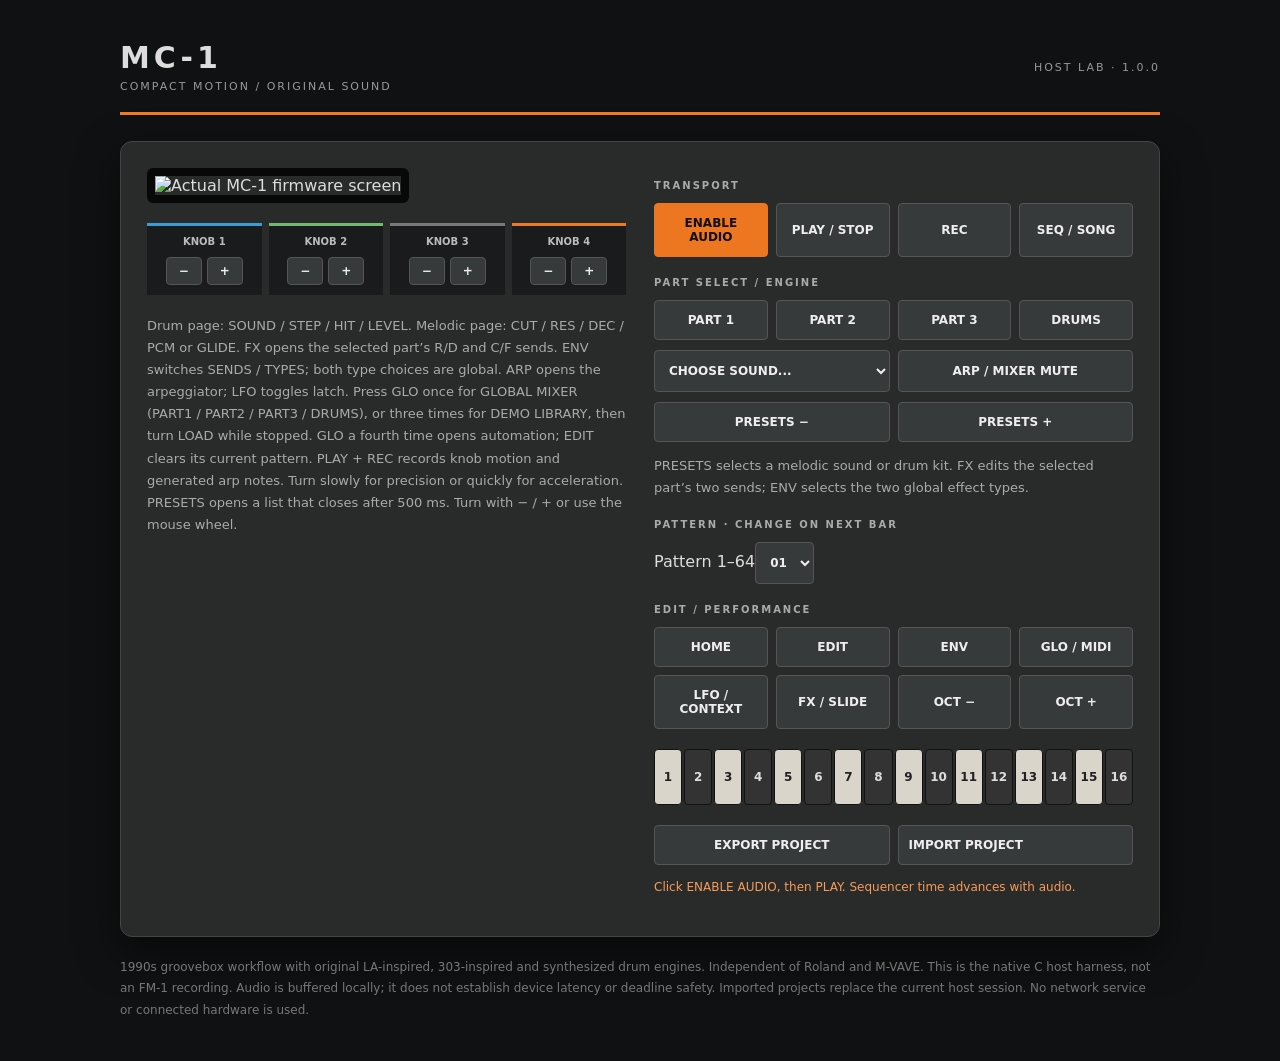
==== commit 4b1486f4: "1.0.0 DSP 최적화와 자동 연결 웹 인스톨러 및 영문 안내 통합" ====
--- a/host/index.html
+++ b/host/index.html
@@ -4,10 +4,10 @@
 <style>
 :root{color-scheme:dark;font-family:system-ui,sans-serif;background:#101112;color:#ddd}body{max-width:1040px;margin:40px auto;padding:0 20px}header{display:flex;justify-content:space-between;align-items:center;border-bottom:3px solid #f57921;padding-bottom:18px}h1{font-size:30px;letter-spacing:4px;margin:0}small{font-size:11px;letter-spacing:2px;color:#999}main{display:grid;grid-template-columns:1fr 1fr;gap:28px;background:#292b2b;border:1px solid #444;border-radius:12px;padding:26px;margin-top:26px;box-shadow:0 15px 40px #0008}#screen{width:100%;max-width:480px;image-rendering:pixelated;border:8px solid #080808;border-radius:6px;box-sizing:border-box}button,select,label.file{background:#373a3b;border:1px solid #555;color:#eee;padding:12px 10px;border-radius:4px;cursor:pointer;font:600 12px system-ui}button:hover{border-color:#f57921}button:active{background:#ef781f;color:#111}.accent{background:#ed7620;color:#101010;border-color:#ed7620}section{margin-bottom:20px}.row{display:flex;gap:8px;flex-wrap:wrap}.row>*{flex:1}h2{font-size:10px;letter-spacing:2px;color:#aaa;margin:12px 0}#knobs{display:grid;grid-template-columns:repeat(4,1fr);gap:7px;margin:20px 0}.knob{background:#1a1b1c;text-align:center;border-top:3px solid #777;padding:10px 3px}.knob:nth-child(1){border-color:#3c9bd0}.knob:nth-child(2){border-color:#70b973}.knob:nth-child(4){border-color:#ee7a25}.knob b{display:block;font-size:10px;color:#bbb;margin-bottom:10px}.knob button{padding:6px 12px}p{font-size:13px;color:#aaa;line-height:1.7}#keys{display:flex;gap:2px;margin:20px 0}#keys button{flex:1;padding:20px 0;color:#222;background:#d9d5ca;border-color:#111}#keys button:nth-child(2n){background:#333;color:#ddd}footer{font-size:12px;line-height:1.8;color:#777;margin-top:20px}#status{color:#f79b58;font-size:12px;min-height:20px}input[type=file]{display:none}@media(max-width:760px){main{grid-template-columns:1fr;padding:15px}body{margin:20px auto}.row>*{min-width:60px}}
 </style>
-<header><div><h1>MC-1</h1><small>COMPACT MOTION / ORIGINAL SOUND</small></div><small>HOST LAB · 0.3.0</small></header>
-<main><div><img id="screen" src="/screen.png" alt="Actual MC-1 firmware screen"><div id="knobs"></div><p>Drum page: SOUND / STEP / HIT / LEVEL. Melodic page: CUT / RES / DEC / PCM or GLIDE. FX opens selected-track effects; FX again switches master. ENV cycles AMOUNTS / TYPES / FILTERS. ARP opens the arpeggiator; LFO toggles latch. Press GLO once for GLOBAL MIXER (PART1 / PART2 / PART3 / DRUMS), or three times for DEMO LIBRARY, then turn LOAD while stopped. GLO a fourth time opens automation; EDIT clears its current pattern. PLAY + REC records knob motion and generated arp notes. Turn slowly for precision or quickly for acceleration. PRESETS opens a list that closes after 500 ms. Turn with − / + or use the mouse wheel.</p></div><div>
+<header><div><h1>MC-1</h1><small>COMPACT MOTION / ORIGINAL SOUND</small></div><small>HOST LAB · 1.0.0</small></header>
+<main><div><img id="screen" src="/screen.png" alt="Actual MC-1 firmware screen"><div id="knobs"></div><p>Drum page: SOUND / STEP / HIT / LEVEL. Melodic page: CUT / RES / DEC / PCM or GLIDE. FX opens the selected part’s R/D and C/F sends. ENV switches SENDS / TYPES; both type choices are global. ARP opens the arpeggiator; LFO toggles latch. Press GLO once for GLOBAL MIXER (PART1 / PART2 / PART3 / DRUMS), or three times for DEMO LIBRARY, then turn LOAD while stopped. GLO a fourth time opens automation; EDIT clears its current pattern. PLAY + REC records knob motion and generated arp notes. Turn slowly for precision or quickly for acceleration. PRESETS opens a list that closes after 500 ms. Turn with − / + or use the mouse wheel.</p></div><div>
 <section><h2>TRANSPORT</h2><div class="row"><button class="accent" id="audio">ENABLE AUDIO</button><button onclick="act(0,10)">PLAY / STOP</button><button onclick="act(0,11)">REC</button><button onclick="act(0,9)">SEQ / SONG</button></div></section>
-<section><h2>PART SELECT / ENGINE</h2><div class="row"><button onclick="act(3,0)">PART 1</button><button onclick="act(3,1)">PART 2</button><button onclick="act(3,2)">PART 3</button><button onclick="act(3,3)">DRUMS</button></div><div class="row" style="margin-top:10px"><select id="preset" aria-label="Melodic preset"><option value="" selected disabled>CHOOSE SOUND...</option></select><button onclick="act(0,8)">ARP / MIXER MUTE</button></div><div class="row" style="margin-top:10px"><button onclick="act(1,2,-1)">PRESETS −</button><button onclick="act(1,2,1)">PRESETS +</button></div><p>PRESETS selects a melodic sound or drum kit. FX edits the selected track; press FX again for master effects.</p></section>
+<section><h2>PART SELECT / ENGINE</h2><div class="row"><button onclick="act(3,0)">PART 1</button><button onclick="act(3,1)">PART 2</button><button onclick="act(3,2)">PART 3</button><button onclick="act(3,3)">DRUMS</button></div><div class="row" style="margin-top:10px"><select id="preset" aria-label="Melodic preset"><option value="" selected disabled>CHOOSE SOUND...</option></select><button onclick="act(0,8)">ARP / MIXER MUTE</button></div><div class="row" style="margin-top:10px"><button onclick="act(1,2,-1)">PRESETS −</button><button onclick="act(1,2,1)">PRESETS +</button></div><p>PRESETS selects a melodic sound or drum kit. FX edits the selected part’s two sends; ENV selects the two global effect types.</p></section>
 <section><h2>PATTERN · CHANGE ON NEXT BAR</h2><label for="pattern">Pattern 1–64</label><select id="pattern" onchange="act(5,+this.value)"></select></section>
 <section><h2>EDIT / PERFORMANCE</h2><div class="row"><button onclick="act(0,6)">HOME</button><button onclick="act(0,4)">EDIT</button><button onclick="act(0,2)">ENV</button><button onclick="act(0,5)">GLO / MIDI</button></div><div class="row" style="margin-top:8px"><button onclick="act(0,3)">LFO / CONTEXT</button><button onclick="act(0,0)">FX / SLIDE</button><button onclick="act(0,12)">OCT −</button><button onclick="act(0,13)">OCT +</button></div></section>
 <div id="keys"></div><div class="row"><button id="save">EXPORT PROJECT</button><label class="file">IMPORT PROJECT<input type="file" id="load" accept=".mcf"></label></div><p id="status">Click ENABLE AUDIO, then PLAY. Sequencer time advances with audio.</p>
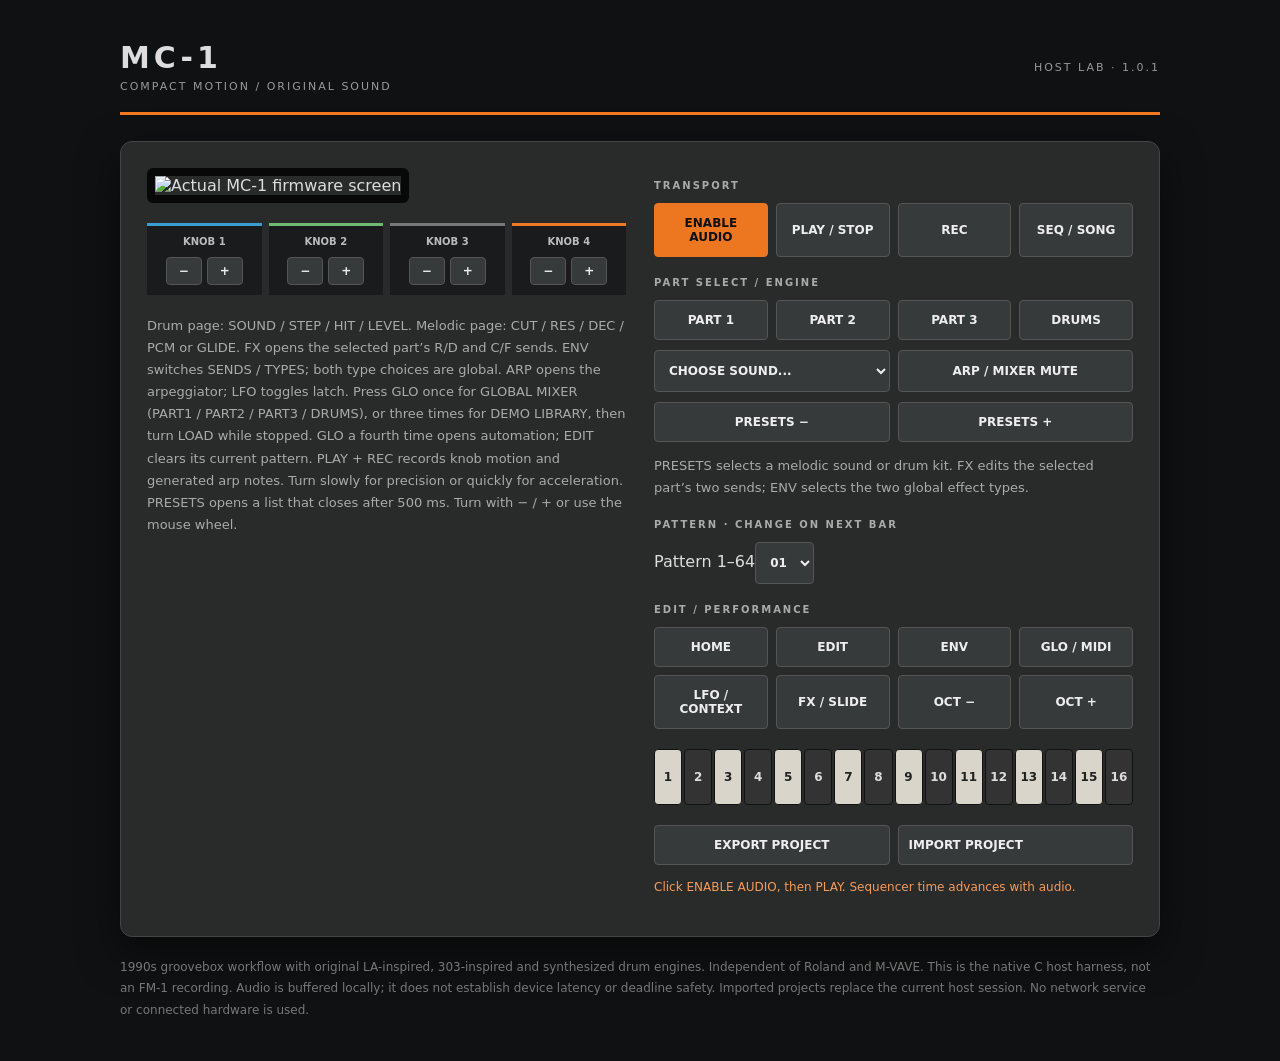
==== commit 3f0fb2ed: "1.0.1 리버브와 기본 FX 및 믹서 PAN과 PLAY 표시 개선" ====
--- a/host/index.html
+++ b/host/index.html
@@ -4,7 +4,7 @@
 <style>
 :root{color-scheme:dark;font-family:system-ui,sans-serif;background:#101112;color:#ddd}body{max-width:1040px;margin:40px auto;padding:0 20px}header{display:flex;justify-content:space-between;align-items:center;border-bottom:3px solid #f57921;padding-bottom:18px}h1{font-size:30px;letter-spacing:4px;margin:0}small{font-size:11px;letter-spacing:2px;color:#999}main{display:grid;grid-template-columns:1fr 1fr;gap:28px;background:#292b2b;border:1px solid #444;border-radius:12px;padding:26px;margin-top:26px;box-shadow:0 15px 40px #0008}#screen{width:100%;max-width:480px;image-rendering:pixelated;border:8px solid #080808;border-radius:6px;box-sizing:border-box}button,select,label.file{background:#373a3b;border:1px solid #555;color:#eee;padding:12px 10px;border-radius:4px;cursor:pointer;font:600 12px system-ui}button:hover{border-color:#f57921}button:active{background:#ef781f;color:#111}.accent{background:#ed7620;color:#101010;border-color:#ed7620}section{margin-bottom:20px}.row{display:flex;gap:8px;flex-wrap:wrap}.row>*{flex:1}h2{font-size:10px;letter-spacing:2px;color:#aaa;margin:12px 0}#knobs{display:grid;grid-template-columns:repeat(4,1fr);gap:7px;margin:20px 0}.knob{background:#1a1b1c;text-align:center;border-top:3px solid #777;padding:10px 3px}.knob:nth-child(1){border-color:#3c9bd0}.knob:nth-child(2){border-color:#70b973}.knob:nth-child(4){border-color:#ee7a25}.knob b{display:block;font-size:10px;color:#bbb;margin-bottom:10px}.knob button{padding:6px 12px}p{font-size:13px;color:#aaa;line-height:1.7}#keys{display:flex;gap:2px;margin:20px 0}#keys button{flex:1;padding:20px 0;color:#222;background:#d9d5ca;border-color:#111}#keys button:nth-child(2n){background:#333;color:#ddd}footer{font-size:12px;line-height:1.8;color:#777;margin-top:20px}#status{color:#f79b58;font-size:12px;min-height:20px}input[type=file]{display:none}@media(max-width:760px){main{grid-template-columns:1fr;padding:15px}body{margin:20px auto}.row>*{min-width:60px}}
 </style>
-<header><div><h1>MC-1</h1><small>COMPACT MOTION / ORIGINAL SOUND</small></div><small>HOST LAB · 1.0.0</small></header>
+<header><div><h1>MC-1</h1><small>COMPACT MOTION / ORIGINAL SOUND</small></div><small>HOST LAB · 1.0.1</small></header>
 <main><div><img id="screen" src="/screen.png" alt="Actual MC-1 firmware screen"><div id="knobs"></div><p>Drum page: SOUND / STEP / HIT / LEVEL. Melodic page: CUT / RES / DEC / PCM or GLIDE. FX opens the selected part’s R/D and C/F sends. ENV switches SENDS / TYPES; both type choices are global. ARP opens the arpeggiator; LFO toggles latch. Press GLO once for GLOBAL MIXER (PART1 / PART2 / PART3 / DRUMS), or three times for DEMO LIBRARY, then turn LOAD while stopped. GLO a fourth time opens automation; EDIT clears its current pattern. PLAY + REC records knob motion and generated arp notes. Turn slowly for precision or quickly for acceleration. PRESETS opens a list that closes after 500 ms. Turn with − / + or use the mouse wheel.</p></div><div>
 <section><h2>TRANSPORT</h2><div class="row"><button class="accent" id="audio">ENABLE AUDIO</button><button onclick="act(0,10)">PLAY / STOP</button><button onclick="act(0,11)">REC</button><button onclick="act(0,9)">SEQ / SONG</button></div></section>
 <section><h2>PART SELECT / ENGINE</h2><div class="row"><button onclick="act(3,0)">PART 1</button><button onclick="act(3,1)">PART 2</button><button onclick="act(3,2)">PART 3</button><button onclick="act(3,3)">DRUMS</button></div><div class="row" style="margin-top:10px"><select id="preset" aria-label="Melodic preset"><option value="" selected disabled>CHOOSE SOUND...</option></select><button onclick="act(0,8)">ARP / MIXER MUTE</button></div><div class="row" style="margin-top:10px"><button onclick="act(1,2,-1)">PRESETS −</button><button onclick="act(1,2,1)">PRESETS +</button></div><p>PRESETS selects a melodic sound or drum kit. FX edits the selected part’s two sends; ENV selects the two global effect types.</p></section>
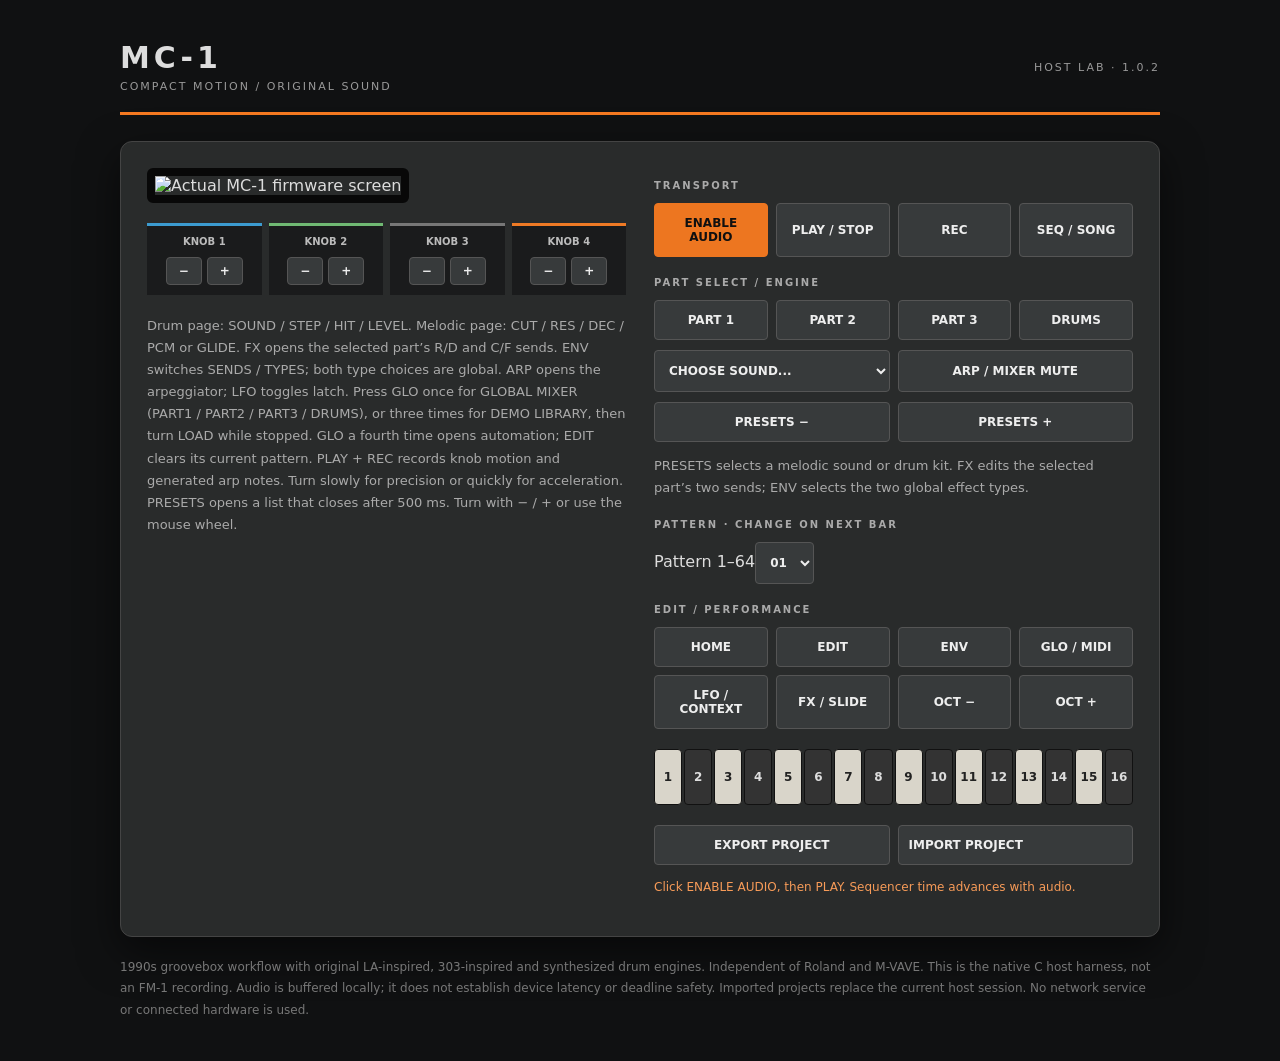
==== commit 869ed126: "Add official V15 restore to the 1.0.2 installer" ====
--- a/host/index.html
+++ b/host/index.html
@@ -4,7 +4,7 @@
 <style>
 :root{color-scheme:dark;font-family:system-ui,sans-serif;background:#101112;color:#ddd}body{max-width:1040px;margin:40px auto;padding:0 20px}header{display:flex;justify-content:space-between;align-items:center;border-bottom:3px solid #f57921;padding-bottom:18px}h1{font-size:30px;letter-spacing:4px;margin:0}small{font-size:11px;letter-spacing:2px;color:#999}main{display:grid;grid-template-columns:1fr 1fr;gap:28px;background:#292b2b;border:1px solid #444;border-radius:12px;padding:26px;margin-top:26px;box-shadow:0 15px 40px #0008}#screen{width:100%;max-width:480px;image-rendering:pixelated;border:8px solid #080808;border-radius:6px;box-sizing:border-box}button,select,label.file{background:#373a3b;border:1px solid #555;color:#eee;padding:12px 10px;border-radius:4px;cursor:pointer;font:600 12px system-ui}button:hover{border-color:#f57921}button:active{background:#ef781f;color:#111}.accent{background:#ed7620;color:#101010;border-color:#ed7620}section{margin-bottom:20px}.row{display:flex;gap:8px;flex-wrap:wrap}.row>*{flex:1}h2{font-size:10px;letter-spacing:2px;color:#aaa;margin:12px 0}#knobs{display:grid;grid-template-columns:repeat(4,1fr);gap:7px;margin:20px 0}.knob{background:#1a1b1c;text-align:center;border-top:3px solid #777;padding:10px 3px}.knob:nth-child(1){border-color:#3c9bd0}.knob:nth-child(2){border-color:#70b973}.knob:nth-child(4){border-color:#ee7a25}.knob b{display:block;font-size:10px;color:#bbb;margin-bottom:10px}.knob button{padding:6px 12px}p{font-size:13px;color:#aaa;line-height:1.7}#keys{display:flex;gap:2px;margin:20px 0}#keys button{flex:1;padding:20px 0;color:#222;background:#d9d5ca;border-color:#111}#keys button:nth-child(2n){background:#333;color:#ddd}footer{font-size:12px;line-height:1.8;color:#777;margin-top:20px}#status{color:#f79b58;font-size:12px;min-height:20px}input[type=file]{display:none}@media(max-width:760px){main{grid-template-columns:1fr;padding:15px}body{margin:20px auto}.row>*{min-width:60px}}
 </style>
-<header><div><h1>MC-1</h1><small>COMPACT MOTION / ORIGINAL SOUND</small></div><small>HOST LAB · 1.0.1</small></header>
+<header><div><h1>MC-1</h1><small>COMPACT MOTION / ORIGINAL SOUND</small></div><small>HOST LAB · 1.0.2</small></header>
 <main><div><img id="screen" src="/screen.png" alt="Actual MC-1 firmware screen"><div id="knobs"></div><p>Drum page: SOUND / STEP / HIT / LEVEL. Melodic page: CUT / RES / DEC / PCM or GLIDE. FX opens the selected part’s R/D and C/F sends. ENV switches SENDS / TYPES; both type choices are global. ARP opens the arpeggiator; LFO toggles latch. Press GLO once for GLOBAL MIXER (PART1 / PART2 / PART3 / DRUMS), or three times for DEMO LIBRARY, then turn LOAD while stopped. GLO a fourth time opens automation; EDIT clears its current pattern. PLAY + REC records knob motion and generated arp notes. Turn slowly for precision or quickly for acceleration. PRESETS opens a list that closes after 500 ms. Turn with − / + or use the mouse wheel.</p></div><div>
 <section><h2>TRANSPORT</h2><div class="row"><button class="accent" id="audio">ENABLE AUDIO</button><button onclick="act(0,10)">PLAY / STOP</button><button onclick="act(0,11)">REC</button><button onclick="act(0,9)">SEQ / SONG</button></div></section>
 <section><h2>PART SELECT / ENGINE</h2><div class="row"><button onclick="act(3,0)">PART 1</button><button onclick="act(3,1)">PART 2</button><button onclick="act(3,2)">PART 3</button><button onclick="act(3,3)">DRUMS</button></div><div class="row" style="margin-top:10px"><select id="preset" aria-label="Melodic preset"><option value="" selected disabled>CHOOSE SOUND...</option></select><button onclick="act(0,8)">ARP / MIXER MUTE</button></div><div class="row" style="margin-top:10px"><button onclick="act(1,2,-1)">PRESETS −</button><button onclick="act(1,2,1)">PRESETS +</button></div><p>PRESETS selects a melodic sound or drum kit. FX edits the selected part’s two sends; ENV selects the two global effect types.</p></section>
